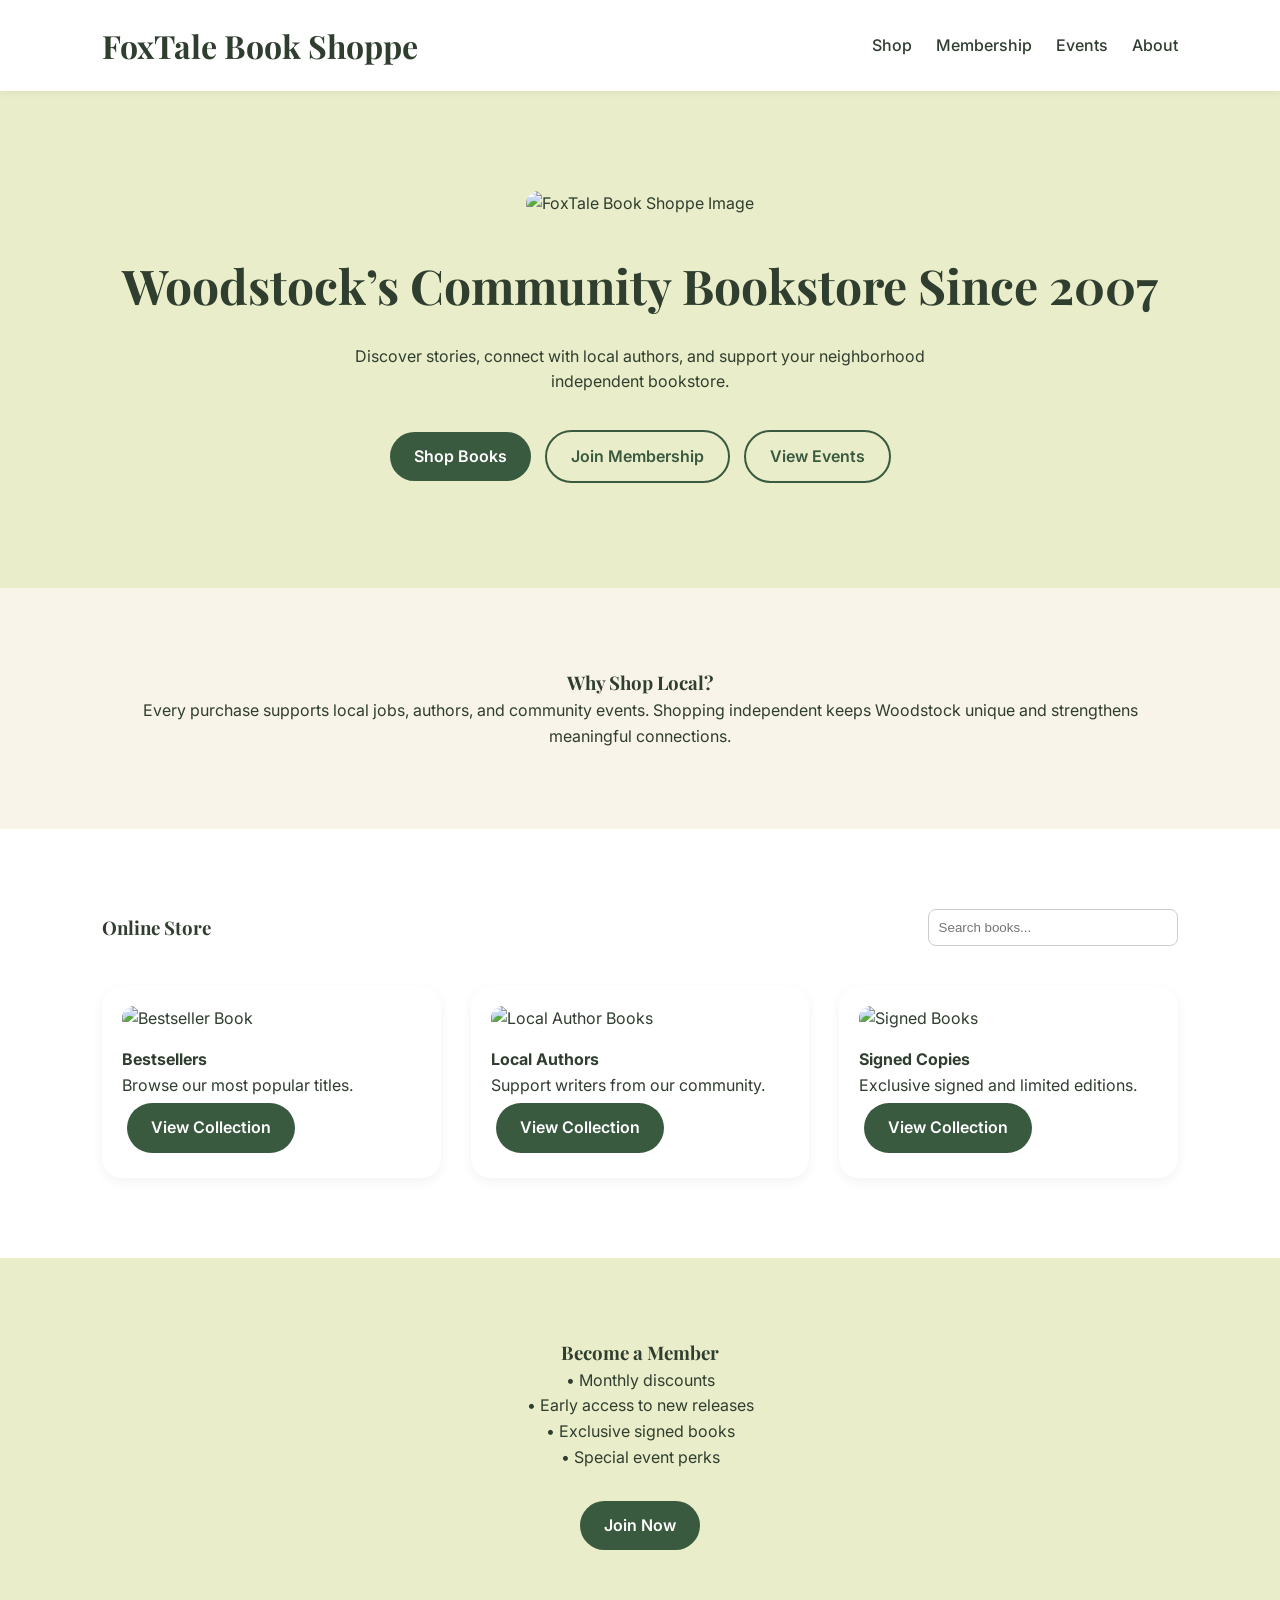
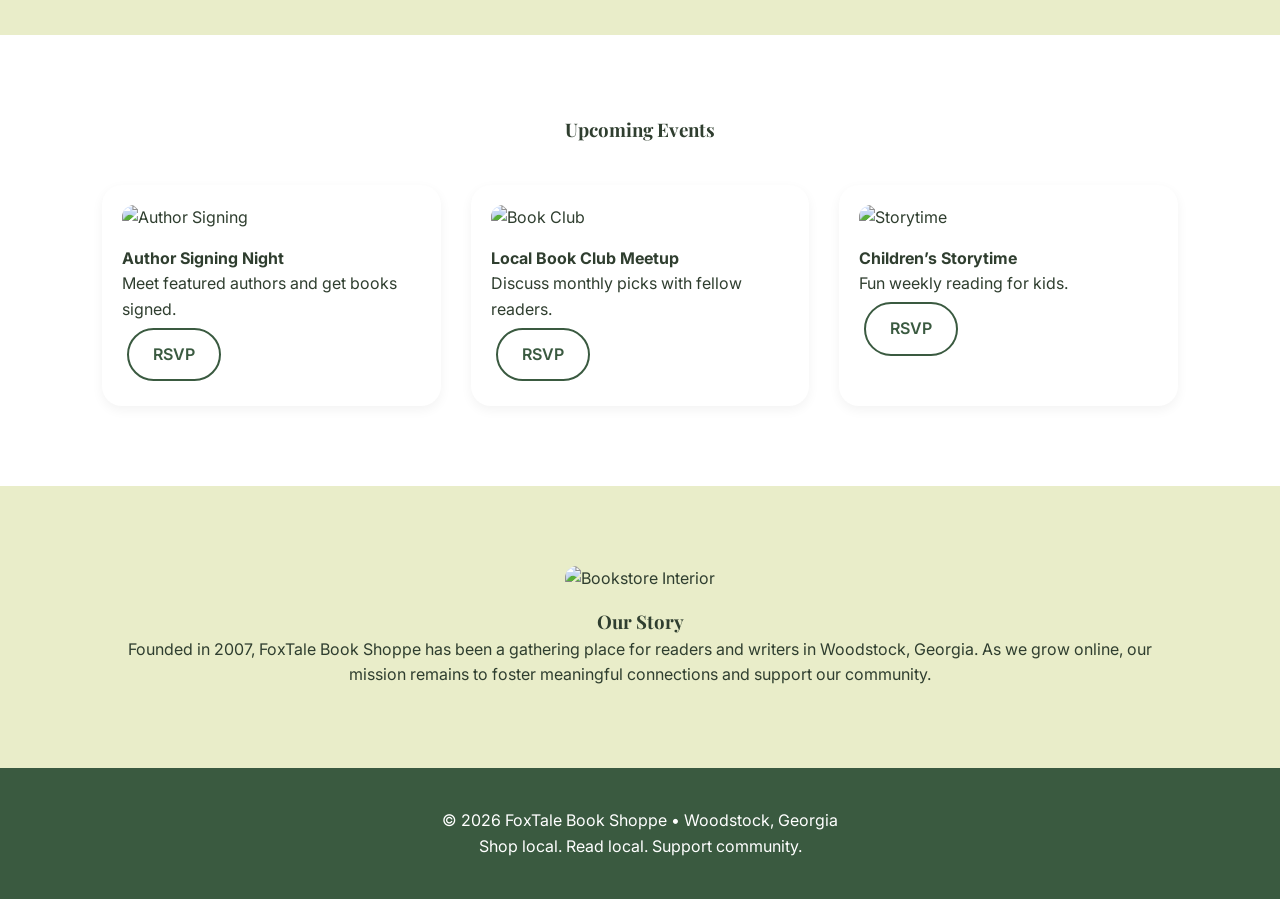
==== index.html @ e2da5363 "Add files via upload" ====
<!DOCTYPE html>
<html lang="en">
<head>
  <meta charset="UTF-8" />
  <meta name="viewport" content="width=device-width, initial-scale=1.0" />
  <title>FoxTale Book Shoppe | Woodstock's Community Bookstore Since 2007</title>
  <link href="https://fonts.googleapis.com/css2?family=Playfair+Display:wght@600;700&family=Inter:wght@300;400;500;600&display=swap" rel="stylesheet">
  <style>
    * { margin: 0; padding: 0; box-sizing: border-box; }
    body { font-family: 'Inter', sans-serif; background: #f8f4ea; color: #2f3e2f; line-height: 1.6; }
    h1, h2, h3 { font-family: 'Playfair Display', serif; }
    a { text-decoration: none; color: inherit; }
    img { width: 100%; border-radius: 12px; margin-bottom: 15px; }

    header { background: #ffffff; padding: 20px 8%; display: flex; justify-content: space-between; align-items: center; position: sticky; top: 0; box-shadow: 0 2px 8px rgba(0,0,0,0.05); }
    nav a { margin-left: 20px; font-weight: 500; }
    nav a:hover { color: #588157; }

    .btn { display: inline-block; padding: 12px 24px; border-radius: 30px; font-weight: 600; transition: 0.3s; margin: 5px; }
    .btn-primary { background: #3a5a40; color: white; }
    .btn-primary:hover { background: #588157; }
    .btn-outline { border: 2px solid #3a5a40; color: #3a5a40; }
    .btn-outline:hover { background: #3a5a40; color: white; }

    .hero { background: #e9edc9; padding: 100px 8%; text-align: center; }
    .hero h2 { font-size: 3rem; margin-bottom: 20px; }
    .hero p { max-width: 600px; margin: auto; margin-bottom: 30px; }

    section { padding: 80px 8%; }
    .container { max-width: 1100px; margin: auto; }

    .grid { display: grid; gap: 30px; }
    .grid-3 { grid-template-columns: repeat(auto-fit, minmax(250px, 1fr)); }

    .card { background: white; padding: 20px; border-radius: 20px; box-shadow: 0 4px 12px rgba(0,0,0,0.05); transition: 0.3s; }
    .card:hover { transform: translateY(-5px); }

    .membership { background: #e9edc9; text-align: center; }

    footer { background: #3a5a40; color: white; text-align: center; padding: 40px 20px; }

    input[type="text"] { padding: 10px; border-radius: 8px; border: 1px solid #ccc; width: 250px; }

    @media (max-width: 768px) {
      .hero h2 { font-size: 2rem; }
      header { flex-direction: column; gap: 10px; }
    }
  </style>
</head>
<body>

<header>
  <h1>FoxTale Book Shoppe</h1>
  <nav>
    <a href="#store">Shop</a>
    <a href="#membership">Membership</a>
    <a href="#events">Events</a>
    <a href="#about">About</a>
  </nav>
</header>

<section class="hero">
  <img src="foxtale-hero.jpg" alt="FoxTale Book Shoppe Image" style="max-width:600px; width:100%; margin-bottom:30px; border-radius:16px;">
  <h2>Woodstock’s Community Bookstore Since 2007</h2>
  <p>Discover stories, connect with local authors, and support your neighborhood independent bookstore.</p>
  <a href="#store" class="btn btn-primary">Shop Books</a>
  <a href="#membership" class="btn btn-outline">Join Membership</a>
  <a href="#events" class="btn btn-outline">View Events</a>
</section>

<section>
  <div class="container" style="text-align:center;">
    <h3>Why Shop Local?</h3>
    <p>Every purchase supports local jobs, authors, and community events. Shopping independent keeps Woodstock unique and strengthens meaningful connections.</p>
  </div>
</section>

<section id="store" style="background:white;">
  <div class="container">
    <div style="display:flex; justify-content:space-between; flex-wrap:wrap; align-items:center; margin-bottom:40px;">
      <h3>Online Store</h3>
      <input type="text" placeholder="Search books...">
    </div>
    <div class="grid grid-3">
      <div class="card">
        <img src="https://images.unsplash.com/photo-1512820790803-83ca734da794" alt="Bestseller Book">
        <h4>Bestsellers</h4>
        <p>Browse our most popular titles.</p>
        <a href="#" class="btn btn-primary">View Collection</a>
      </div>
      <div class="card">
        <img src="https://images.unsplash.com/photo-1524995997946-a1c2e315a42f" alt="Local Author Books">
        <h4>Local Authors</h4>
        <p>Support writers from our community.</p>
        <a href="#" class="btn btn-primary">View Collection</a>
      </div>
      <div class="card">
        <img src="https://images.unsplash.com/photo-1495446815901-a7297e633e8d" alt="Signed Books">
        <h4>Signed Copies</h4>
        <p>Exclusive signed and limited editions.</p>
        <a href="#" class="btn btn-primary">View Collection</a>
      </div>
    </div>
  </div>
</section>

<section id="membership" class="membership">
  <div class="container">
    <h3>Become a Member</h3>
    <p>• Monthly discounts<br>• Early access to new releases<br>• Exclusive signed books<br>• Special event perks</p>
    <br>
    <a href="#" class="btn btn-primary">Join Now</a>
  </div>
</section>

<section id="events" style="background:white;">
  <div class="container">
    <h3 style="text-align:center; margin-bottom:40px;">Upcoming Events</h3>
    <div class="grid grid-3">
      <div class="card">
        <img src="https://images.unsplash.com/photo-1544716278-ca5e3f4abd8c" alt="Author Signing">
        <h4>Author Signing Night</h4>
        <p>Meet featured authors and get books signed.</p>
        <a href="#" class="btn btn-outline">RSVP</a>
      </div>
      <div class="card">
        <img src="https://images.unsplash.com/photo-1516979187457-637abb4f9353" alt="Book Club">
        <h4>Local Book Club Meetup</h4>
        <p>Discuss monthly picks with fellow readers.</p>
        <a href="#" class="btn btn-outline">RSVP</a>
      </div>
      <div class="card">
        <img src="https://images.unsplash.com/photo-1519681393784-d120267933ba" alt="Storytime">
        <h4>Children’s Storytime</h4>
        <p>Fun weekly reading for kids.</p>
        <a href="#" class="btn btn-outline">RSVP</a>
      </div>
    </div>
  </div>
</section>

<section id="about" class="membership">
  <div class="container" style="text-align:center;">
    <img src="https://images.unsplash.com/photo-1521587760476-6c12a4b040da" alt="Bookstore Interior">
    <h3>Our Story</h3>
    <p>Founded in 2007, FoxTale Book Shoppe has been a gathering place for readers and writers in Woodstock, Georgia. As we grow online, our mission remains to foster meaningful connections and support our community.</p>
  </div>
</section>

<footer>
  <p>© 2026 FoxTale Book Shoppe • Woodstock, Georgia</p>
  <p>Shop local. Read local. Support community.</p>
</footer>

</body>
</html>
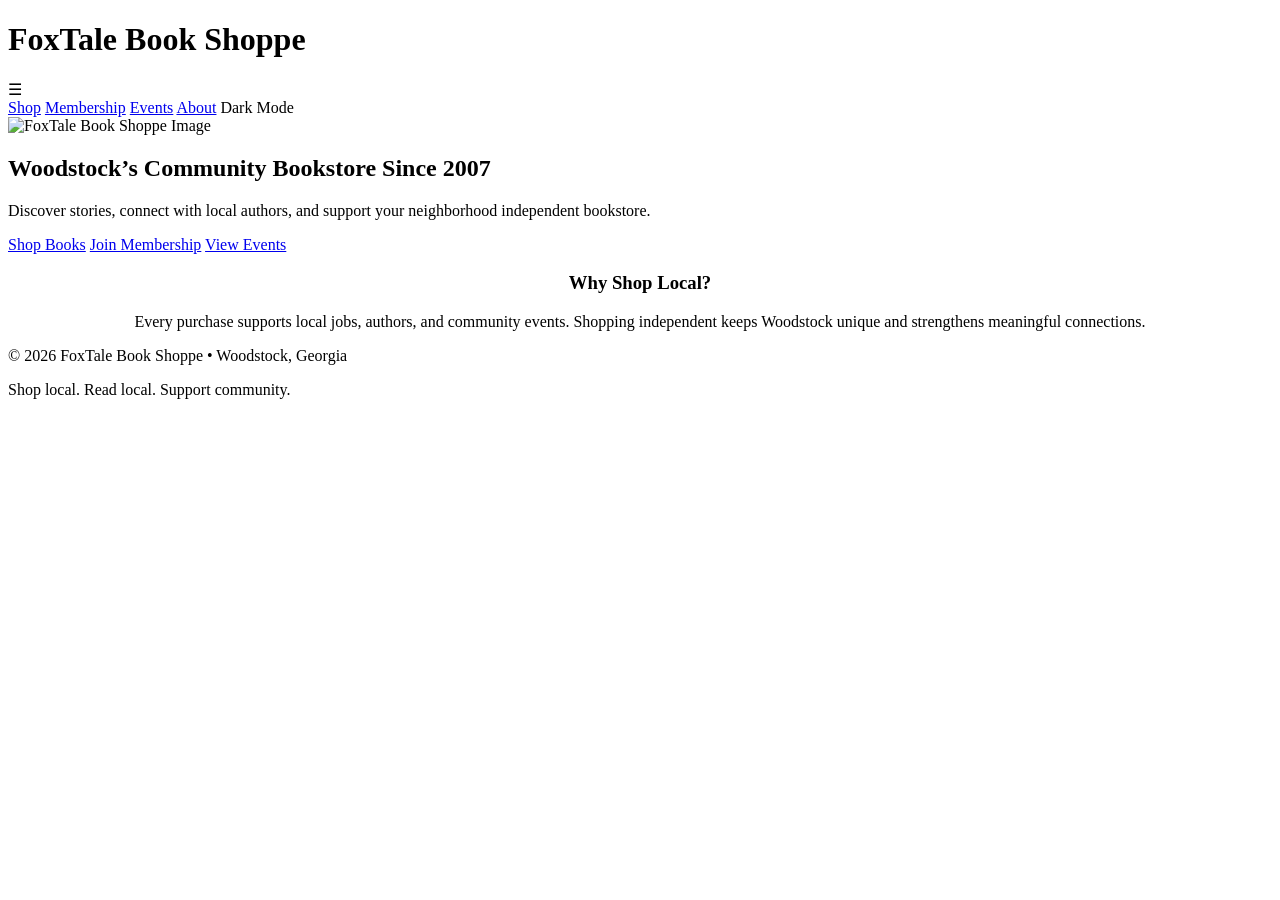
==== commit 4f2dc077: "Add files via upload" ====
--- a/index.html
+++ b/index.html
@@ -1,156 +1,42 @@
-<!DOCTYPE html>
-<html lang="en">
-<head>
-  <meta charset="UTF-8" />
-  <meta name="viewport" content="width=device-width, initial-scale=1.0" />
-  <title>FoxTale Book Shoppe | Woodstock's Community Bookstore Since 2007</title>
-  <link href="https://fonts.googleapis.com/css2?family=Playfair+Display:wght@600;700&family=Inter:wght@300;400;500;600&display=swap" rel="stylesheet">
-  <style>
-    * { margin: 0; padding: 0; box-sizing: border-box; }
-    body { font-family: 'Inter', sans-serif; background: #f8f4ea; color: #2f3e2f; line-height: 1.6; }
-    h1, h2, h3 { font-family: 'Playfair Display', serif; }
-    a { text-decoration: none; color: inherit; }
-    img { width: 100%; border-radius: 12px; margin-bottom: 15px; }
-
-    header { background: #ffffff; padding: 20px 8%; display: flex; justify-content: space-between; align-items: center; position: sticky; top: 0; box-shadow: 0 2px 8px rgba(0,0,0,0.05); }
-    nav a { margin-left: 20px; font-weight: 500; }
-    nav a:hover { color: #588157; }
-
-    .btn { display: inline-block; padding: 12px 24px; border-radius: 30px; font-weight: 600; transition: 0.3s; margin: 5px; }
-    .btn-primary { background: #3a5a40; color: white; }
-    .btn-primary:hover { background: #588157; }
-    .btn-outline { border: 2px solid #3a5a40; color: #3a5a40; }
-    .btn-outline:hover { background: #3a5a40; color: white; }
-
-    .hero { background: #e9edc9; padding: 100px 8%; text-align: center; }
-    .hero h2 { font-size: 3rem; margin-bottom: 20px; }
-    .hero p { max-width: 600px; margin: auto; margin-bottom: 30px; }
-
-    section { padding: 80px 8%; }
-    .container { max-width: 1100px; margin: auto; }
-
-    .grid { display: grid; gap: 30px; }
-    .grid-3 { grid-template-columns: repeat(auto-fit, minmax(250px, 1fr)); }
-
-    .card { background: white; padding: 20px; border-radius: 20px; box-shadow: 0 4px 12px rgba(0,0,0,0.05); transition: 0.3s; }
-    .card:hover { transform: translateY(-5px); }
-
-    .membership { background: #e9edc9; text-align: center; }
-
-    footer { background: #3a5a40; color: white; text-align: center; padding: 40px 20px; }
-
-    input[type="text"] { padding: 10px; border-radius: 8px; border: 1px solid #ccc; width: 250px; }
-
-    @media (max-width: 768px) {
-      .hero h2 { font-size: 2rem; }
-      header { flex-direction: column; gap: 10px; }
-    }
-  </style>
-</head>
-<body>
-
-<header>
-  <h1>FoxTale Book Shoppe</h1>
-  <nav>
-    <a href="#store">Shop</a>
-    <a href="#membership">Membership</a>
-    <a href="#events">Events</a>
-    <a href="#about">About</a>
-  </nav>
-</header>
-
-<section class="hero">
-  <img src="foxtale-hero.jpg" alt="FoxTale Book Shoppe Image" style="max-width:600px; width:100%; margin-bottom:30px; border-radius:16px;">
-  <h2>Woodstock’s Community Bookstore Since 2007</h2>
-  <p>Discover stories, connect with local authors, and support your neighborhood independent bookstore.</p>
-  <a href="#store" class="btn btn-primary">Shop Books</a>
-  <a href="#membership" class="btn btn-outline">Join Membership</a>
-  <a href="#events" class="btn btn-outline">View Events</a>
-</section>
-
-<section>
-  <div class="container" style="text-align:center;">
-    <h3>Why Shop Local?</h3>
-    <p>Every purchase supports local jobs, authors, and community events. Shopping independent keeps Woodstock unique and strengthens meaningful connections.</p>
-  </div>
-</section>
-
-<section id="store" style="background:white;">
-  <div class="container">
-    <div style="display:flex; justify-content:space-between; flex-wrap:wrap; align-items:center; margin-bottom:40px;">
-      <h3>Online Store</h3>
-      <input type="text" placeholder="Search books...">
-    </div>
-    <div class="grid grid-3">
-      <div class="card">
-        <img src="https://images.unsplash.com/photo-1512820790803-83ca734da794" alt="Bestseller Book">
-        <h4>Bestsellers</h4>
-        <p>Browse our most popular titles.</p>
-        <a href="#" class="btn btn-primary">View Collection</a>
-      </div>
-      <div class="card">
-        <img src="https://images.unsplash.com/photo-1524995997946-a1c2e315a42f" alt="Local Author Books">
-        <h4>Local Authors</h4>
-        <p>Support writers from our community.</p>
-        <a href="#" class="btn btn-primary">View Collection</a>
-      </div>
-      <div class="card">
-        <img src="https://images.unsplash.com/photo-1495446815901-a7297e633e8d" alt="Signed Books">
-        <h4>Signed Copies</h4>
-        <p>Exclusive signed and limited editions.</p>
-        <a href="#" class="btn btn-primary">View Collection</a>
-      </div>
-    </div>
-  </div>
-</section>
-
-<section id="membership" class="membership">
-  <div class="container">
-    <h3>Become a Member</h3>
-    <p>• Monthly discounts<br>• Early access to new releases<br>• Exclusive signed books<br>• Special event perks</p>
-    <br>
-    <a href="#" class="btn btn-primary">Join Now</a>
-  </div>
-</section>
-
-<section id="events" style="background:white;">
-  <div class="container">
-    <h3 style="text-align:center; margin-bottom:40px;">Upcoming Events</h3>
-    <div class="grid grid-3">
-      <div class="card">
-        <img src="https://images.unsplash.com/photo-1544716278-ca5e3f4abd8c" alt="Author Signing">
-        <h4>Author Signing Night</h4>
-        <p>Meet featured authors and get books signed.</p>
-        <a href="#" class="btn btn-outline">RSVP</a>
-      </div>
-      <div class="card">
-        <img src="https://images.unsplash.com/photo-1516979187457-637abb4f9353" alt="Book Club">
-        <h4>Local Book Club Meetup</h4>
-        <p>Discuss monthly picks with fellow readers.</p>
-        <a href="#" class="btn btn-outline">RSVP</a>
-      </div>
-      <div class="card">
-        <img src="https://images.unsplash.com/photo-1519681393784-d120267933ba" alt="Storytime">
-        <h4>Children’s Storytime</h4>
-        <p>Fun weekly reading for kids.</p>
-        <a href="#" class="btn btn-outline">RSVP</a>
-      </div>
-    </div>
-  </div>
-</section>
-
-<section id="about" class="membership">
-  <div class="container" style="text-align:center;">
-    <img src="https://images.unsplash.com/photo-1521587760476-6c12a4b040da" alt="Bookstore Interior">
-    <h3>Our Story</h3>
-    <p>Founded in 2007, FoxTale Book Shoppe has been a gathering place for readers and writers in Woodstock, Georgia. As we grow online, our mission remains to foster meaningful connections and support our community.</p>
-  </div>
-</section>
-
-<footer>
-  <p>© 2026 FoxTale Book Shoppe • Woodstock, Georgia</p>
-  <p>Shop local. Read local. Support community.</p>
-</footer>
-
-</body>
-</html>
+<!DOCTYPE html>
+<html lang="en">
+<head>
+<meta charset="UTF-8">
+<meta name="viewport" content="width=device-width, initial-scale=1.0">
+<title>FoxTale Book Shoppe | Home</title>
+<link href="https://fonts.googleapis.com/css2?family=Playfair+Display:wght@600;700&family=Inter:wght@300;400;500;600&display=swap" rel="stylesheet">
+<link rel="stylesheet" href="style.css">
+</head>
+<body>
+<header>
+  <h1>FoxTale Book Shoppe</h1>
+  <div class="menu-toggle" onclick="toggleMenu()">☰</div>
+  <nav id="nav">
+    <a href="shop.html">Shop</a>
+    <a href="membership.html">Membership</a>
+    <a href="events.html">Events</a>
+    <a href="about.html">About</a>
+    <span class="dark-toggle" onclick="toggleDark()">Dark Mode</span>
+  </nav>
+</header>
+<section class="hero">
+  <img src="foxtale-hero.jpg" alt="FoxTale Book Shoppe Image">
+  <h2>Woodstock’s Community Bookstore Since 2007</h2>
+  <p>Discover stories, connect with local authors, and support your neighborhood independent bookstore.</p>
+  <a href="shop.html" class="btn btn-primary">Shop Books</a>
+  <a href="membership.html" class="btn btn-outline">Join Membership</a>
+  <a href="events.html" class="btn btn-outline">View Events</a>
+</section>
+<section>
+  <div class="container" style="text-align:center;">
+    <h3>Why Shop Local?</h3>
+    <p>Every purchase supports local jobs, authors, and community events. Shopping independent keeps Woodstock unique and strengthens meaningful connections.</p>
+  </div>
+</section>
+<footer>
+  <p>© 2026 FoxTale Book Shoppe • Woodstock, Georgia</p>
+  <p>Shop local. Read local. Support community.</p>
+</footer>
+<script src="script.js"></script>
+</body>
+</html>
--- a/style.css
+++ b/style.css
@@ -0,0 +1 @@
+/* Add your latest CSS from previous version here */
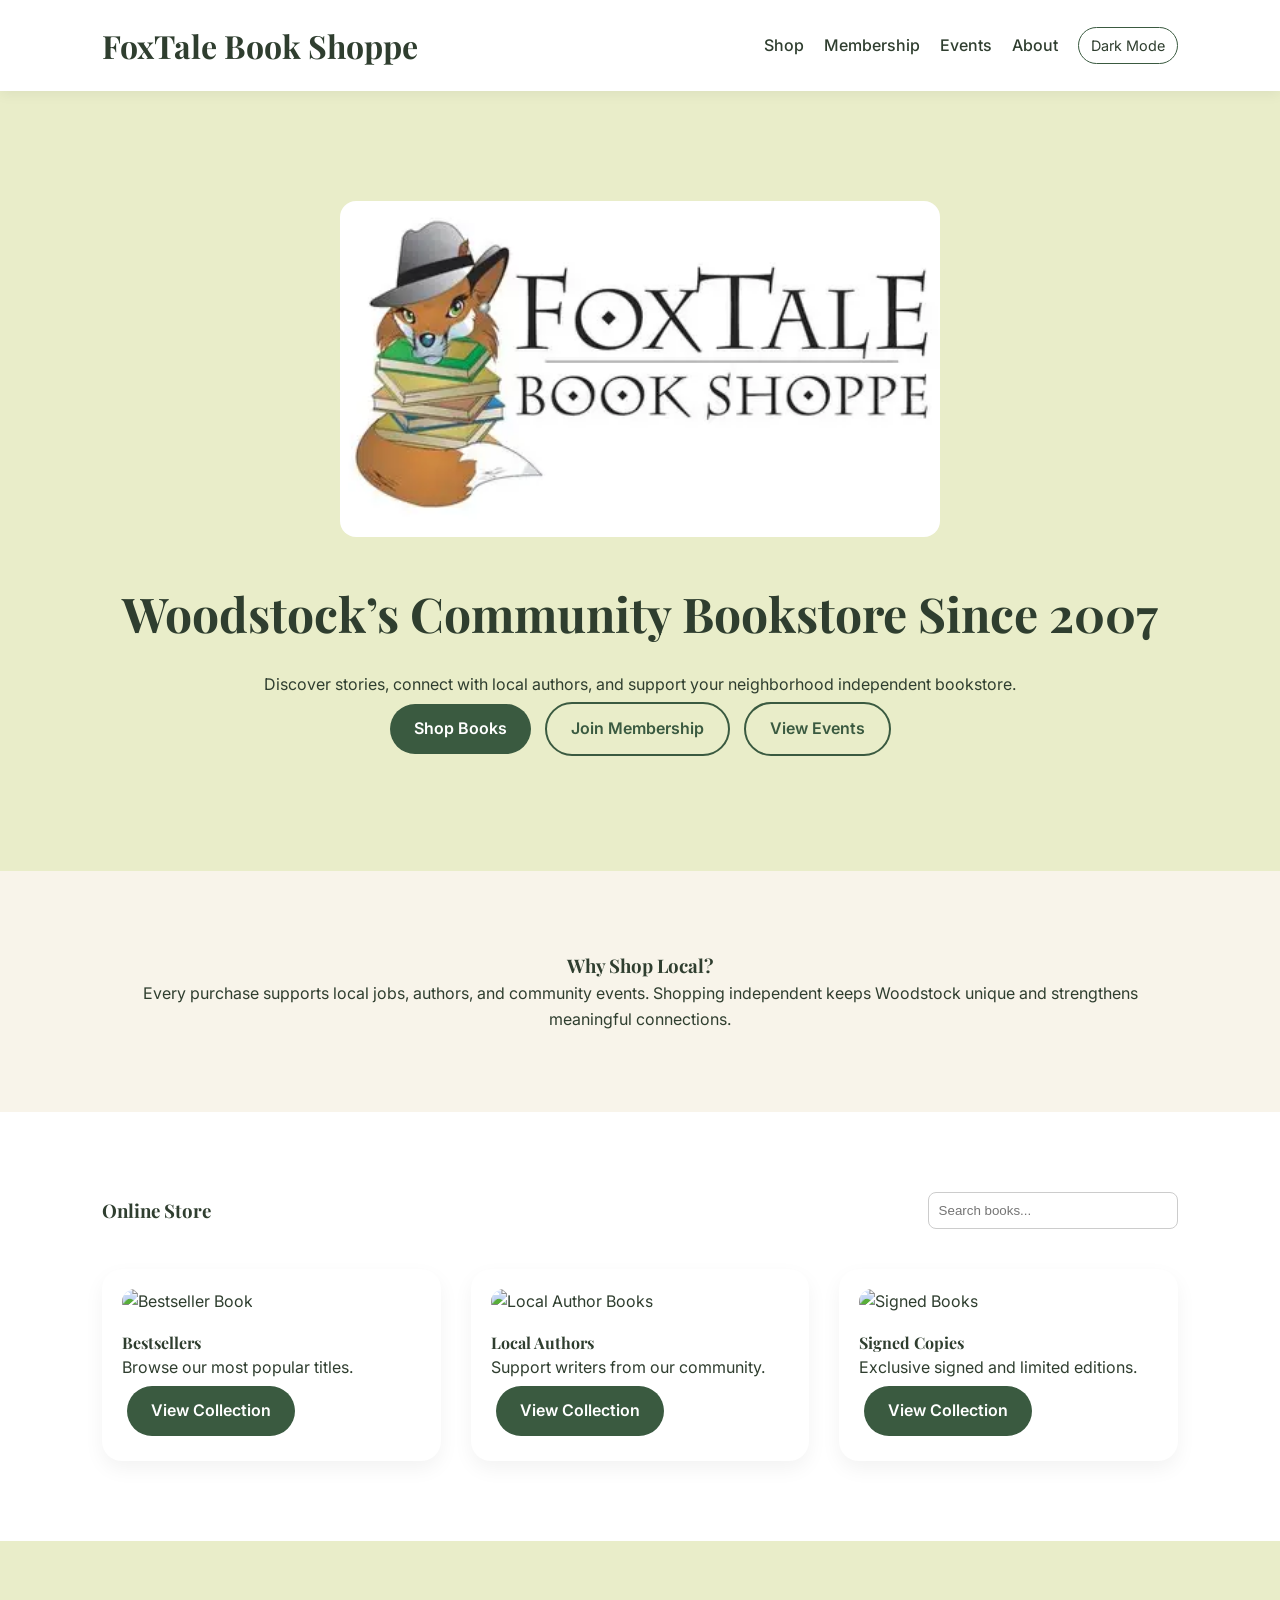
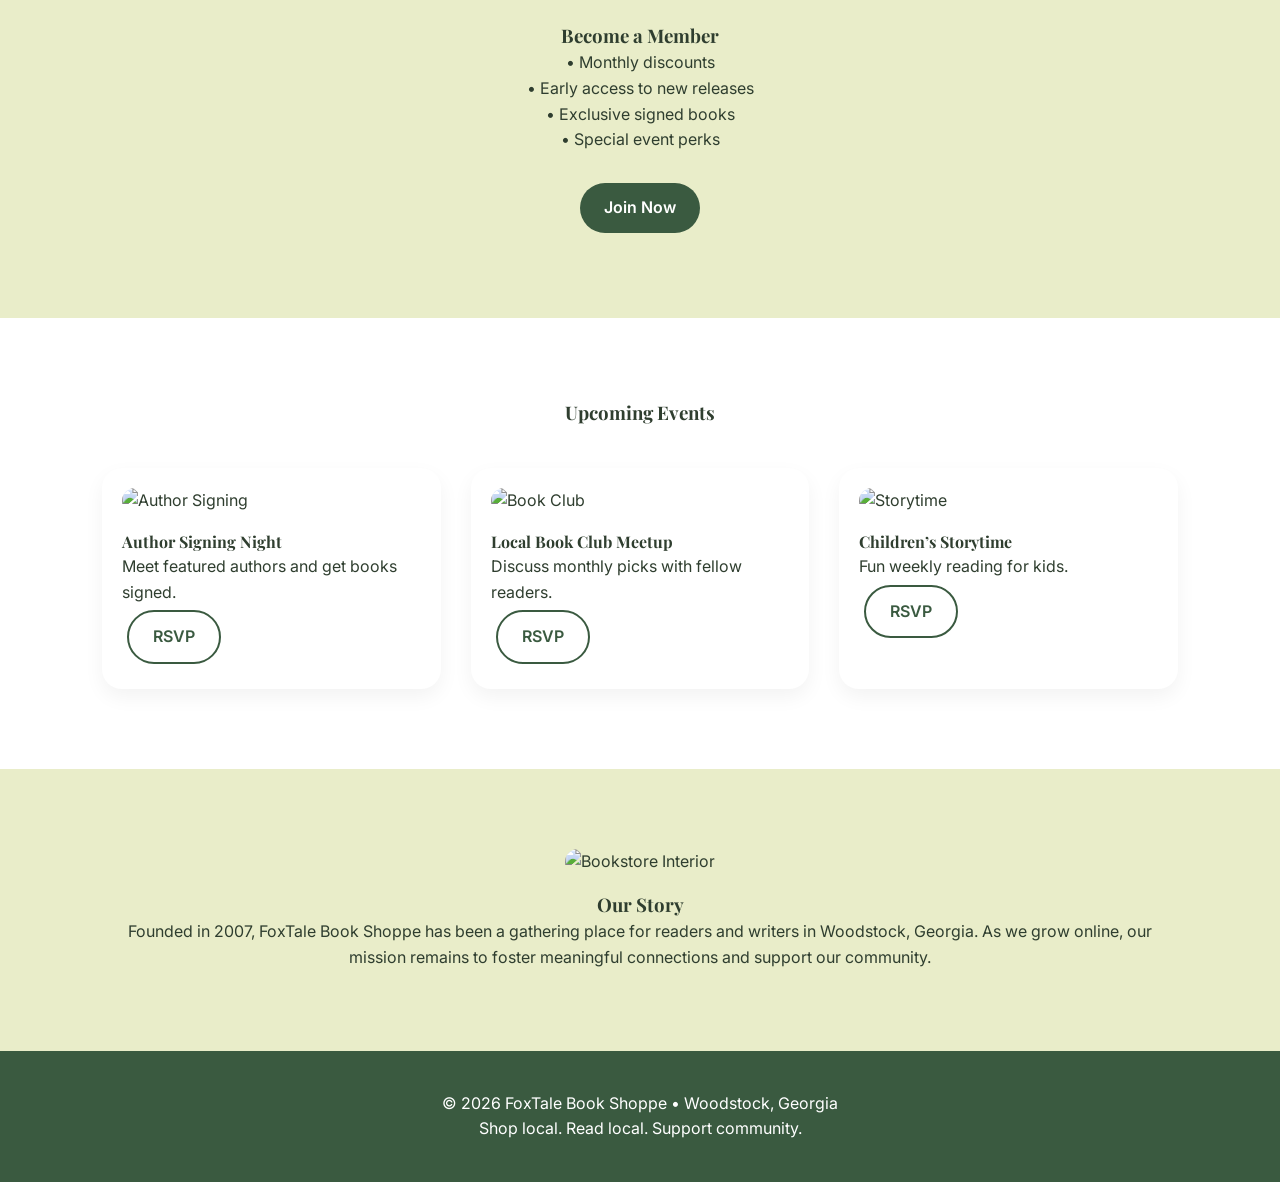
==== commit be6b6d78: "Add files via upload" ====
--- a/index.html
+++ b/index.html
@@ -1,42 +1,320 @@
-<!DOCTYPE html>
-<html lang="en">
-<head>
-<meta charset="UTF-8">
-<meta name="viewport" content="width=device-width, initial-scale=1.0">
-<title>FoxTale Book Shoppe | Home</title>
-<link href="https://fonts.googleapis.com/css2?family=Playfair+Display:wght@600;700&family=Inter:wght@300;400;500;600&display=swap" rel="stylesheet">
-<link rel="stylesheet" href="style.css">
-</head>
-<body>
-<header>
-  <h1>FoxTale Book Shoppe</h1>
-  <div class="menu-toggle" onclick="toggleMenu()">☰</div>
-  <nav id="nav">
-    <a href="shop.html">Shop</a>
-    <a href="membership.html">Membership</a>
-    <a href="events.html">Events</a>
-    <a href="about.html">About</a>
-    <span class="dark-toggle" onclick="toggleDark()">Dark Mode</span>
-  </nav>
-</header>
-<section class="hero">
-  <img src="foxtale-hero.jpg" alt="FoxTale Book Shoppe Image">
-  <h2>Woodstock’s Community Bookstore Since 2007</h2>
-  <p>Discover stories, connect with local authors, and support your neighborhood independent bookstore.</p>
-  <a href="shop.html" class="btn btn-primary">Shop Books</a>
-  <a href="membership.html" class="btn btn-outline">Join Membership</a>
-  <a href="events.html" class="btn btn-outline">View Events</a>
-</section>
-<section>
-  <div class="container" style="text-align:center;">
-    <h3>Why Shop Local?</h3>
-    <p>Every purchase supports local jobs, authors, and community events. Shopping independent keeps Woodstock unique and strengthens meaningful connections.</p>
-  </div>
-</section>
-<footer>
-  <p>© 2026 FoxTale Book Shoppe • Woodstock, Georgia</p>
-  <p>Shop local. Read local. Support community.</p>
-</footer>
-<script src="script.js"></script>
-</body>
+<!DOCTYPE html>
+<html lang="en">
+<head>
+<meta charset="UTF-8" />
+<meta name="viewport" content="width=device-width, initial-scale=1.0" />
+<title>FoxTale Book Shoppe | Woodstock's Community Bookstore Since 2007</title>
+
+<link href="https://fonts.googleapis.com/css2?family=Playfair+Display:wght@600;700&family=Inter:wght@300;400;500;600&display=swap" rel="stylesheet">
+
+<style>
+:root {
+  --bg: #f8f4ea;
+  --text: #2f3e2f;
+  --accent: #3a5a40;
+  --accent-light: #588157;
+  --card: #ffffff;
+}
+
+body.dark {
+  --bg: #1e1f1e;
+  --text: #f1f1f1;
+  --card: #2c2d2c;
+}
+
+* { margin:0; padding:0; box-sizing:border-box; }
+html { scroll-behavior: smooth; }
+
+body {
+  font-family: 'Inter', sans-serif;
+  background: var(--bg);
+  color: var(--text);
+  line-height:1.6;
+  transition:0.3s;
+}
+
+h1,h2,h3,h4 { font-family: 'Playfair Display', serif; }
+
+a { text-decoration:none; color:inherit; }
+
+img {
+  width: 100%;
+  border-radius: 14px;
+  margin-bottom: 15px;
+  transition: transform 0.3s ease;
+}
+
+img:hover {
+  transform: scale(1.03);
+}
+
+header {
+  background: var(--card);
+  padding: 20px 8%;
+  display:flex;
+  justify-content: space-between;
+  align-items: center;
+  position: sticky;
+  top:0;
+  z-index: 1000;
+  box-shadow: 0 4px 12px rgba(0,0,0,0.05);
+}
+
+nav { display:flex; align-items:center; }
+
+nav a {
+  margin-left: 20px;
+  font-weight: 500;
+  position:relative;
+}
+
+nav a::after {
+  content:"";
+  position:absolute;
+  width:0;
+  height:2px;
+  bottom:-4px;
+  left:0;
+  background: var(--accent-light);
+  transition: 0.3s;
+}
+
+nav a:hover::after { width:100%; }
+
+.menu-toggle {
+  display:none;
+  font-size:1.5rem;
+  cursor:pointer;
+}
+
+.dark-toggle {
+  margin-left:20px;
+  cursor:pointer;
+  padding:6px 12px;
+  border-radius:20px;
+  border:1px solid var(--accent);
+  font-size:0.9rem;
+}
+
+.btn {
+  display:inline-block;
+  padding:12px 24px;
+  border-radius:30px;
+  font-weight:600;
+  transition:0.3s;
+  margin:5px;
+}
+
+.btn-primary {
+  background: var(--accent);
+  color:white;
+}
+
+.btn-primary:hover {
+  background: var(--accent-light);
+  transform: translateY(-3px);
+}
+
+.btn-outline {
+  border:2px solid var(--accent);
+  color: var(--accent);
+}
+
+.btn-outline:hover {
+  background: var(--accent);
+  color:white;
+}
+
+.hero {
+  background: #e9edc9;
+  padding: 110px 8%;
+  text-align:center;
+  animation: fadeUp 1s ease forwards;
+}
+
+.hero h2 {
+  font-size:3rem;
+  margin-bottom:20px;
+}
+
+section { padding:80px 8%; }
+
+.container { max-width: 1100px; margin:auto; }
+
+.grid {
+  display:grid;
+  gap:30px;
+}
+
+.grid-3 {
+  grid-template-columns: repeat(auto-fit, minmax(250px,1fr));
+}
+
+.card {
+  background: var(--card);
+  padding:20px;
+  border-radius:20px;
+  box-shadow: 0 8px 20px rgba(0,0,0,0.05);
+  transition: transform 0.3s ease, box-shadow 0.3s ease;
+}
+
+.card:hover {
+  transform: translateY(-8px);
+  box-shadow:0 12px 25px rgba(0,0,0,0.1);
+}
+
+.membership {
+  background: #e9edc9;
+  text-align:center;
+}
+
+footer {
+  background: var(--accent);
+  color:white;
+  text-align:center;
+  padding:40px 20px;
+}
+
+input[type="text"] {
+  padding:10px;
+  border-radius:8px;
+  border:1px solid #ccc;
+  width:250px;
+}
+
+@keyframes fadeUp {
+  from { opacity:0; transform: translateY(20px);}
+  to { opacity:1; transform: translateY(0);}
+}
+
+@media (max-width:768px) {
+  nav { display:none; flex-direction: column; gap:10px;}
+  nav.active { display:flex; margin-top:10px;}
+  .menu-toggle { display:block; }
+  header { flex-direction: column; align-items:flex-start; }
+  .hero h2 { font-size:2rem; }
+}
+</style>
+</head>
+
+<body>
+
+<header>
+  <h1>FoxTale Book Shoppe</h1>
+
+  <div class="menu-toggle" onclick="toggleMenu()">☰</div>
+
+  <nav id="nav">
+    <a href="#store">Shop</a>
+    <a href="#membership">Membership</a>
+    <a href="#events">Events</a>
+    <a href="#about">About</a>
+    <span class="dark-toggle" onclick="toggleDark()">Dark Mode</span>
+  </nav>
+</header>
+
+<section class="hero">
+  <img src="foxtale-hero.jpg" alt="FoxTale Book Shoppe Image" style="max-width:600px; width:100%; margin-bottom:30px; border-radius:16px;">
+  <h2>Woodstock’s Community Bookstore Since 2007</h2>
+  <p>Discover stories, connect with local authors, and support your neighborhood independent bookstore.</p>
+  <a href="#store" class="btn btn-primary">Shop Books</a>
+  <a href="#membership" class="btn btn-outline">Join Membership</a>
+  <a href="#events" class="btn btn-outline">View Events</a>
+</section>
+
+<section>
+  <div class="container" style="text-align:center;">
+    <h3>Why Shop Local?</h3>
+    <p>Every purchase supports local jobs, authors, and community events. Shopping independent keeps Woodstock unique and strengthens meaningful connections.</p>
+  </div>
+</section>
+
+<section id="store" style="background:white;">
+  <div class="container">
+    <div style="display:flex; justify-content:space-between; flex-wrap:wrap; align-items:center; margin-bottom:40px;">
+      <h3>Online Store</h3>
+      <input type="text" placeholder="Search books...">
+    </div>
+    <div class="grid grid-3">
+      <div class="card">
+        <img src="https://images.unsplash.com/photo-1512820790803-83ca734da794" alt="Bestseller Book">
+        <h4>Bestsellers</h4>
+        <p>Browse our most popular titles.</p>
+        <a href="#" class="btn btn-primary">View Collection</a>
+      </div>
+      <div class="card">
+        <img src="https://images.unsplash.com/photo-1524995997946-a1c2e315a42f" alt="Local Author Books">
+        <h4>Local Authors</h4>
+        <p>Support writers from our community.</p>
+        <a href="#" class="btn btn-primary">View Collection</a>
+      </div>
+      <div class="card">
+        <img src="https://images.unsplash.com/photo-1495446815901-a7297e633e8d" alt="Signed Books">
+        <h4>Signed Copies</h4>
+        <p>Exclusive signed and limited editions.</p>
+        <a href="#" class="btn btn-primary">View Collection</a>
+      </div>
+    </div>
+  </div>
+</section>
+
+<section id="membership" class="membership">
+  <div class="container">
+    <h3>Become a Member</h3>
+    <p>• Monthly discounts<br>• Early access to new releases<br>• Exclusive signed books<br>• Special event perks</p>
+    <br>
+    <a href="#" class="btn btn-primary">Join Now</a>
+  </div>
+</section>
+
+<section id="events" style="background:white;">
+  <div class="container">
+    <h3 style="text-align:center; margin-bottom:40px;">Upcoming Events</h3>
+    <div class="grid grid-3">
+      <div class="card">
+        <img src="https://images.unsplash.com/photo-1544716278-ca5e3f4abd8c" alt="Author Signing">
+        <h4>Author Signing Night</h4>
+        <p>Meet featured authors and get books signed.</p>
+        <a href="#" class="btn btn-outline">RSVP</a>
+      </div>
+      <div class="card">
+        <img src="https://images.unsplash.com/photo-1516979187457-637abb4f9353" alt="Book Club">
+        <h4>Local Book Club Meetup</h4>
+        <p>Discuss monthly picks with fellow readers.</p>
+        <a href="#" class="btn btn-outline">RSVP</a>
+      </div>
+      <div class="card">
+        <img src="https://images.unsplash.com/photo-1519681393784-d120267933ba" alt="Storytime">
+        <h4>Children’s Storytime</h4>
+        <p>Fun weekly reading for kids.</p>
+        <a href="#" class="btn btn-outline">RSVP</a>
+      </div>
+    </div>
+  </div>
+</section>
+
+<section id="about" class="membership">
+  <div class="container" style="text-align:center;">
+    <img src="https://images.unsplash.com/photo-1521587760476-6c12a4b040da" alt="Bookstore Interior">
+    <h3>Our Story</h3>
+    <p>Founded in 2007, FoxTale Book Shoppe has been a gathering place for readers and writers in Woodstock, Georgia. As we grow online, our mission remains to foster meaningful connections and support our community.</p>
+  </div>
+</section>
+
+<footer>
+  <p>© 2026 FoxTale Book Shoppe • Woodstock, Georgia</p>
+  <p>Shop local. Read local. Support community.</p>
+</footer>
+
+<script>
+function toggleMenu() {
+  document.getElementById("nav").classList.toggle("active");
+}
+
+function toggleDark() {
+  document.body.classList.toggle("dark");
+}
+</script>
+
+</body>
 </html>
